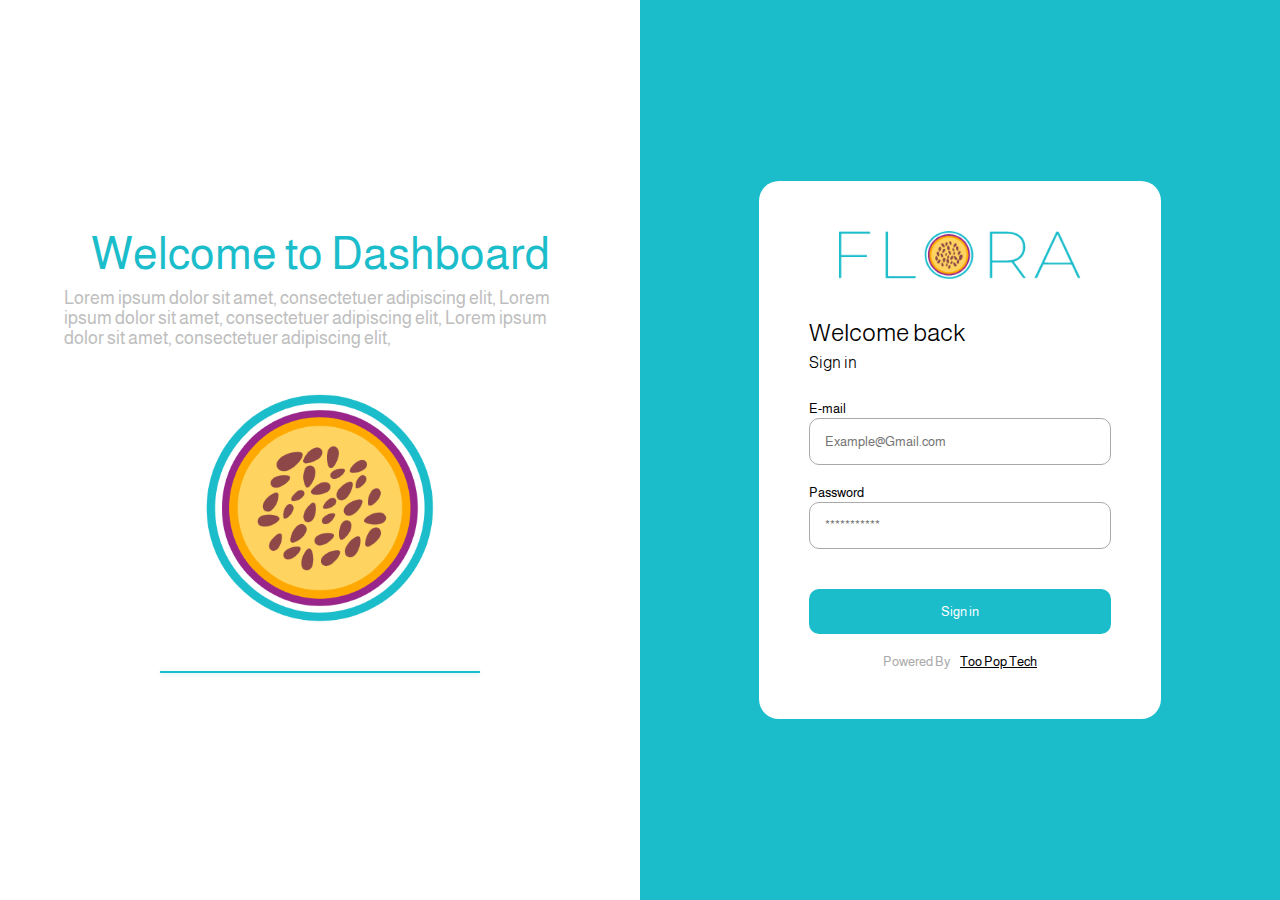
==== index.html @ b1a03569 "firstcommit" ====
<!DOCTYPE html>
<html lang="en">
<head>
    <meta charset="UTF-8">
    <meta http-equiv="X-UA-Compatible" content="IE=edge">
    <meta name="viewport" content="width=device-width, initial-scale=1.0">
    <title>Document</title>
    <link rel="stylesheet" href="css/style.css">
</head>
<body>

    <section class="body_flora">
        <div class="left_side">
            <div class="textleft_side">
                <h1>Welcome to Dashboard </h1>
                <p>Lorem ipsum dolor sit amet, consectetuer adipiscing elit,  Lorem ipsum dolor sit amet, consectetuer adipiscing elit, Lorem ipsum dolor sit amet, consectetuer adipiscing elit, </p>
    
            </div>

            <div class="img_flora">
                <img src="imges/img1.png" alt="">
                <div class="hrrrr">
                    <hr>
                </div>
                
            </div>

        </div>
        <div class="right_side">
            <div class="loginflora">
                <div class="imglog">
                    <img src="imges/namef.png" alt="">
                </div>

                <h2>Welcome back</h2>
                <h4>Sign in</h4>

                <div class="inputflo">
                    <p>E-mail</p>
                    <input type="email" placeholder="Example@Gmail.com">
                </div>
                <div class="inputflo pass">
                    <p>Password</p>
                    <input type="password" placeholder="***********">
                </div>

                <a href=""><button class="btn_Signin">Sign in</button></a>

                <div class="powered ">
                    <p>Powered By</p>
                    <a> Too Pop Tech</a>
                </div>
           
            </div>
        </div>
    </section>
    
</body>
</html>
---- css/style.css ----
@import url('https://fonts.googleapis.com/css2?family=Almarai:wght@300;400&display=swap');
*{
 font-family: 'Almarai', sans-serif;
  box-sizing: border-box;
  margin: 0;
    padding: 0;
    box-sizing: border-box;

}

.body_flora{
    display: flex;
    justify-content: space-between;
}

.left_side{
    width: 50%;
    display: flex;
    flex-direction: column;
    justify-content: center;
    align-items: center;
    margin: 100px 0;
}
.img_flora{
    width: 50%;
}
.img_flora hr{
   border: 1px solid #1CBDCB;
   box-shadow:#1cbccb3f 0px 1px 4px;
}

.img_flora img{
    width: 100%;
}
.textleft_side{
    width: 80%;
    text-align: center;
}
.textleft_side h1{
    font-size: 45px;
    color: #1CBDCB;
    font-weight: 400;
    margin-bottom: 10px;
}
.textleft_side p{
    text-align: start;
    color: #BEBEBE;
    font-size: 18px;
}
.right_side{
    width: 50%;
    background-color: #1CBDCB;
    height: 100vh;
    display: flex;
    justify-content: center;
    align-items: center;
}
.loginflora{
    background-color: #fff;
    padding: 50px;
    border-radius: 20px;
}
.loginflora img{
    width: 80%;
}
.imglog{
    display: flex;
    justify-content: center;
}
.loginflora h2{
    margin-top: 40px;
    font-weight: 500;
    margin-bottom: 8px;
    font-weight: 300;
}
.loginflora h4{
    font-weight: 500;
    margin-bottom: 30px;
    font-weight: 200;
}
.inputflo{
    margin-bottom: 20px;
}
.inputflo p{
    font-size: 13px;
}
.inputflo input{
    margin-top: 2px;
    width: 100%;
    padding: 15px;
    border: 1px solid #AAAAAA;
    border-radius: 10px;
    outline: none;
}

.btn_Signin{
    margin: 20px 0;
    width: 100%;
    padding: 15px;
    background-color: #1CBDCB;
    border: none;
    border-radius: 10px;
    color: #fff;
    cursor: pointer;
}
.powered {
    display: flex;
    justify-content: center;
    gap: 10px;
}
.powered p{
    font-size: 13px;
    color: #AAAAAA;
}
.powered a{
    font-size: 13px;
    text-decoration: underline;
    cursor: pointer;
    font-weight: 500;
}

@media (max-width:1150px) {
    .textleft_side h1{
        font-size: 34px;
    }
    .textleft_side p{
        font-size: 15px;
    }
}
@media (max-width:900px) {
    .body_flora{
        flex-direction: column-reverse;
    }
    .left_side{
        display: none;
    }
    .right_side{
        width: 100%;
    }
}
@media (max-width:450px) {
    .loginflora{
        width: 90%;
    }
}
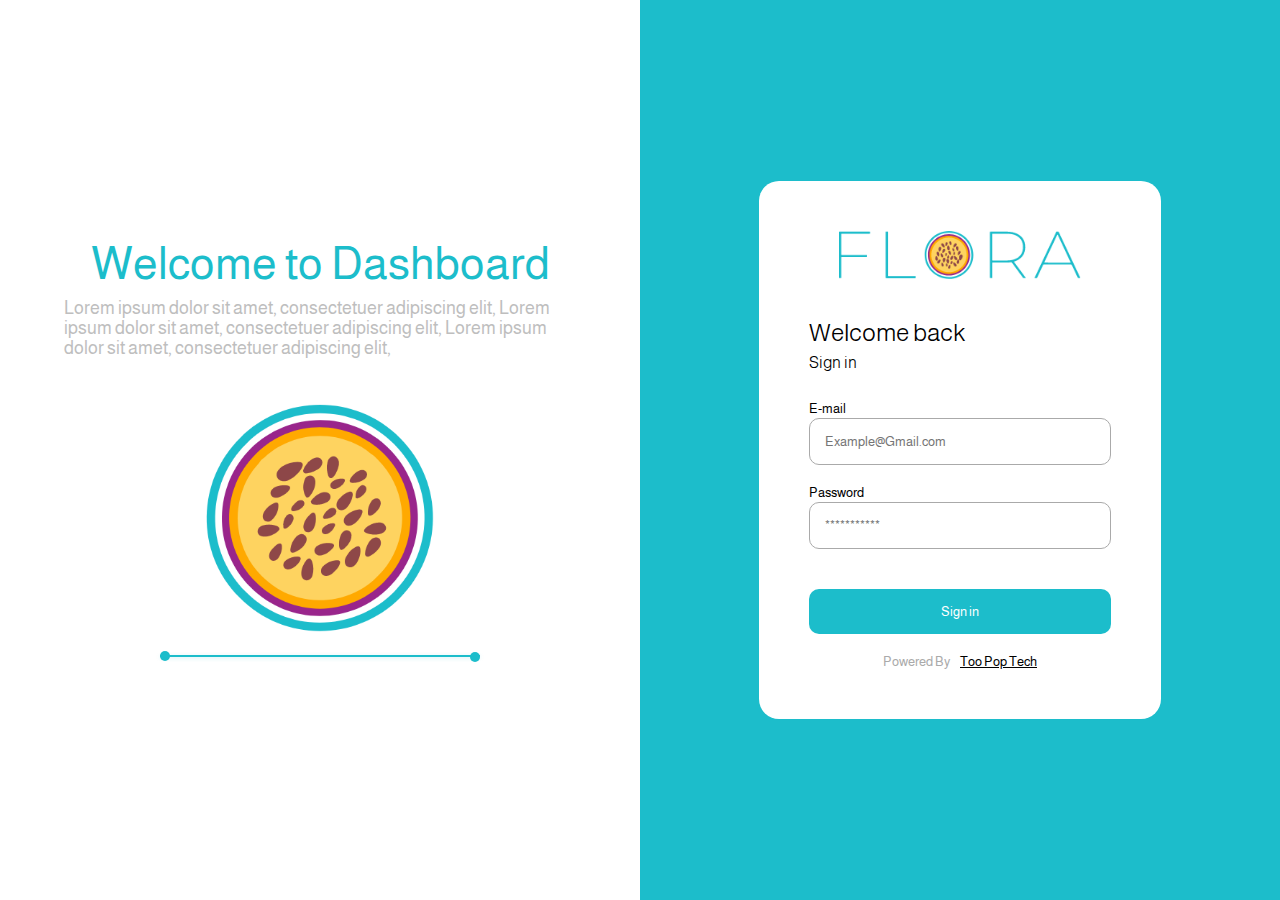
==== commit 4f7b0fa0: "up1" ====
--- a/index.html
+++ b/index.html
@@ -20,7 +20,9 @@
             <div class="img_flora">
                 <img src="imges/img1.png" alt="">
                 <div class="hrrrr">
+                    <div class="popblo"></div>
                     <hr>
+                    <div class="popblo2"></div>
                 </div>
                 
             </div>
--- a/css/style.css
+++ b/css/style.css
@@ -142,4 +142,73 @@
     .loginflora{
         width: 90%;
     }
+}
+
+/* ////////////////////////////////// blur //////////////// */
+
+.hrrrr{
+    width: 100%;
+    margin-top: -30px;
+    transition: all .5s ease;
+    /* transition-duration: .5s; */
+}
+.left_side:hover  .hrrrr{
+    transform: translateY(-285px);
+    transition-delay: .1s;
+    transition-duration: 1s;
+    /* animation-duration: 7s;
+    animation-delay: 5s !important; */
+}
+
+.img_flora{
+    transition: all .5s ease;
+    /* animation-delay: 3s; */
+    transition-duration: 1s;
+}
+ .left_side:hover  img{
+    transition-delay: .1s ;
+    filter: blur(4px);
+    animation: fff 1s both  ease;
+}
+@keyframes fff {
+    0%{
+        filter: blur(0px);
+    }
+    30%{
+        filter: blur(1px);
+    }
+    50%{
+        filter: blur(2px);
+    }
+    70%{
+        filter: blur(2.5px);
+    }
+    80%{
+        filter: blur(3px);
+    }
+    90%{
+        filter: blur(3.5px);
+    }
+    100%{
+        filter: blur(4px);
+    }
+}
+/* @keyframes mymove {
+    from {filter: blur(0px);}
+    to {filter: blur(4px);}
+  } */
+.popblo{
+    width: 10px;
+    height: 10px;
+    background-color: #1CBDCB;
+    border-radius: 50%;
+    margin-bottom: -6px;
+}
+.popblo2{
+    width: 10px;
+    height: 10px;
+    background-color: #1CBDCB;
+    float: right;
+    border-radius: 50%;
+    margin-top: -5px;
 }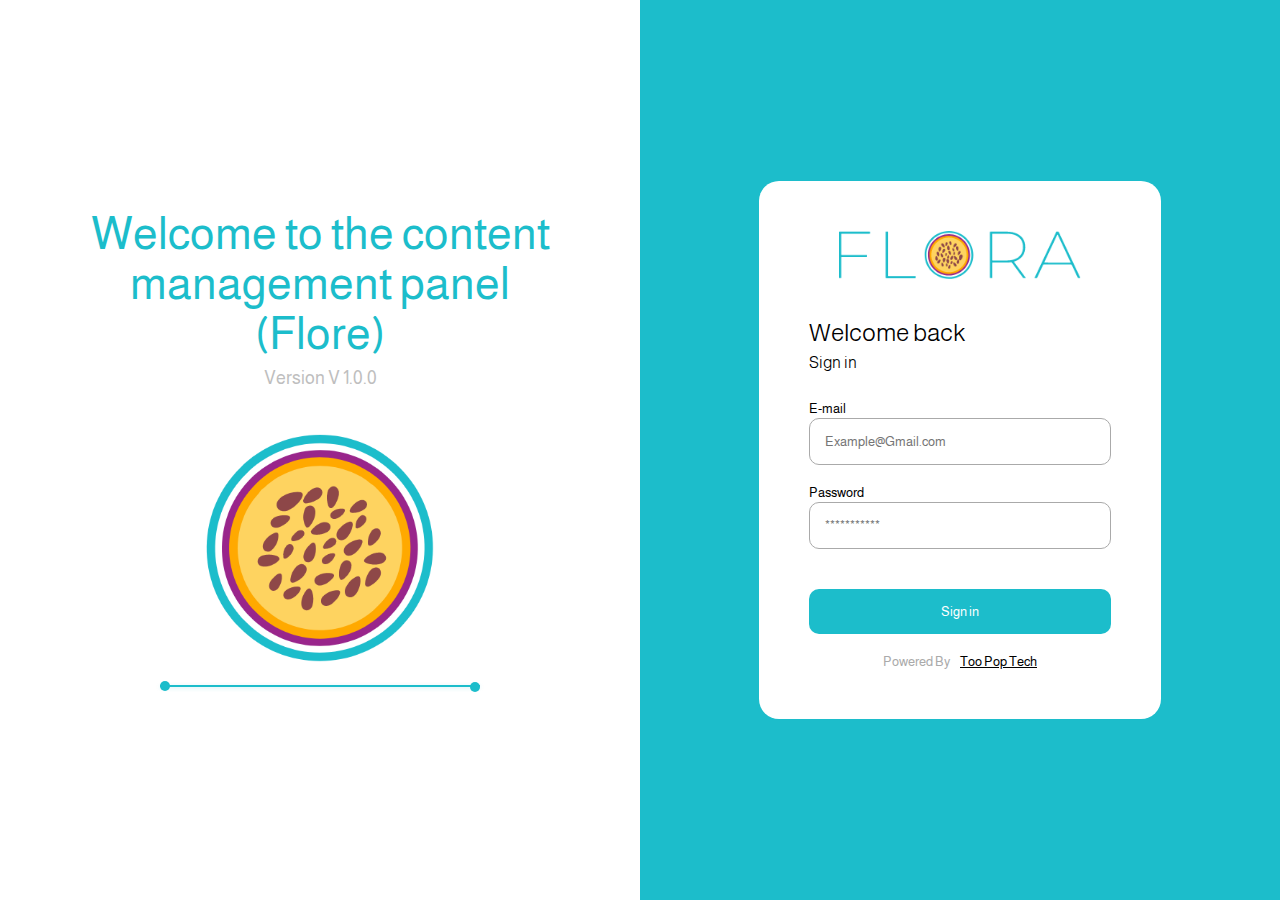
==== commit 7a3e1b70: "up2" ====
--- a/index.html
+++ b/index.html
@@ -12,8 +12,8 @@
     <section class="body_flora">
         <div class="left_side">
             <div class="textleft_side">
-                <h1>Welcome to Dashboard </h1>
-                <p>Lorem ipsum dolor sit amet, consectetuer adipiscing elit,  Lorem ipsum dolor sit amet, consectetuer adipiscing elit, Lorem ipsum dolor sit amet, consectetuer adipiscing elit, </p>
+                <h1>Welcome to the content management panel (Flore)</h1>
+                <p>Version V 1.0.0 </p>
     
             </div>
 
--- a/css/style.css
+++ b/css/style.css
@@ -43,7 +43,6 @@
     margin-bottom: 10px;
 }
 .textleft_side p{
-    text-align: start;
     color: #BEBEBE;
     font-size: 18px;
 }
@@ -153,11 +152,21 @@
     /* transition-duration: .5s; */
 }
 .left_side:hover  .hrrrr{
-    transform: translateY(-285px);
+    transform: translateY(-290px);
     transition-delay: .1s;
     transition-duration: 1s;
     /* animation-duration: 7s;
     animation-delay: 5s !important; */
+}
+@media (min-width:1500px) {
+    .left_side:hover  .hrrrr{
+        transform: translateY(-360px);
+    }
+}
+@media (min-width:1850px) {
+    .left_side:hover  .hrrrr{
+        transform: translateY(-410px);
+    }
 }
 
 .img_flora{
